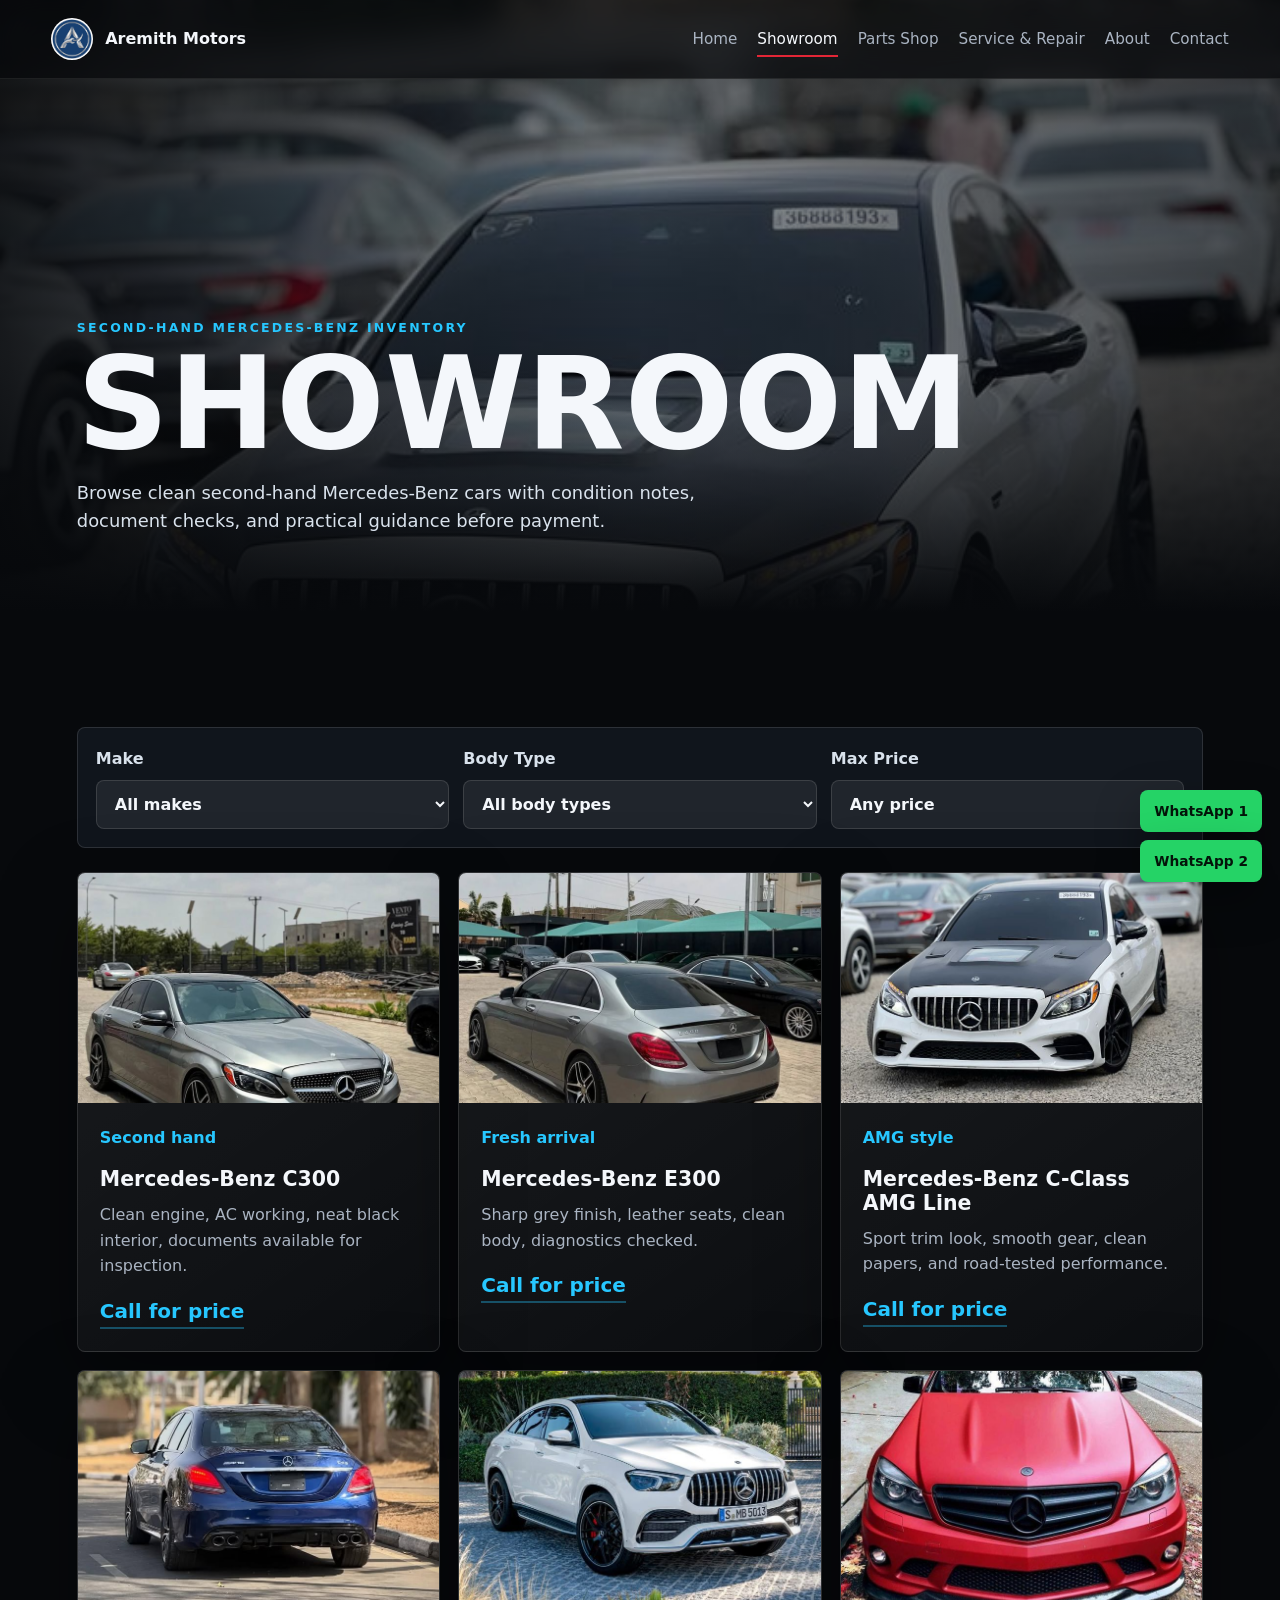
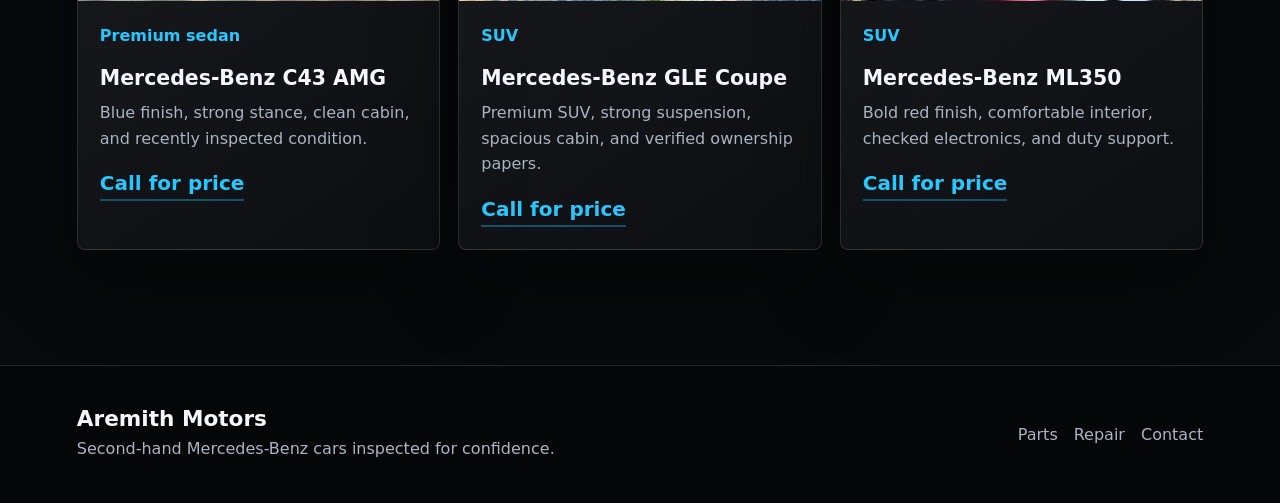
==== showroom.html @ 5fa7317b "configured decap cms for aremithmotors" ====
<!DOCTYPE html>
<html lang="en">
<head>
  <meta charset="UTF-8">
  <meta name="viewport" content="width=device-width, initial-scale=1.0">
  <title>Showroom | Aremith Motors</title>
  <link rel="icon" type="image/png" href="images/favicon.png">
  <link rel="apple-touch-icon" href="images/aremith-logo.png">
  <link rel="stylesheet" href="styles.css">
</head>
<body>
  <header class="site-header">
    <a class="brand" href="index.html"><span class="brand-mark"><img src="images/aremith-logo.png" alt=""></span><span>Aremith Motors</span></a>
    <button class="nav-toggle" type="button" aria-label="Open menu" aria-expanded="false">Menu</button>
    <nav class="site-nav" aria-label="Primary navigation">
      <a href="index.html">Home</a>
      <a href="showroom.html" aria-current="page">Showroom</a>
      <a href="parts.html">Parts Shop</a>
      <a href="service.html">Service & Repair</a>
      <a href="about.html">About</a>
      <a href="contact.html">Contact</a>
    </nav>
  </header>

  <main>
    <section class="page-hero showroom-hero parallax" data-speed="0.22">
      <div class="hero-overlay"></div>
      <div class="hero-content reveal">
        <p class="eyebrow">Second-hand Mercedes-Benz inventory</p>
        <h1>Showroom</h1>
        <p class="hero-copy">Browse clean second-hand Mercedes-Benz cars with condition notes, document checks, and practical guidance before payment.</p>
      </div>
    </section>

    <section class="section-pad inventory-section">
      <div class="filter-panel reveal">
        <label>Make
          <select data-filter="make">
            <option value="all">All makes</option>
            <option value="mercedes">Mercedes-Benz</option>
          </select>
        </label>
        <label>Body Type
          <select data-filter="type">
            <option value="all">All body types</option>
            <option value="suv">SUV</option>
            <option value="sedan">Sedan</option>
          </select>
        </label>
        <label>Max Price
          <select data-filter="price">
            <option value="all">Any price</option>
            <option value="25000000">Under NGN 25M</option>
            <option value="35000000">Under NGN 35M</option>
            <option value="55000000">Under NGN 55M</option>
          </select>
        </label>
      </div>

      <div class="vehicle-grid" data-vehicle-grid>
        <article class="vehicle-card reveal" data-make="mercedes" data-type="sedan" data-price="28500000">
          <img class="crop-sedan-front" src="images/8426b41bbfeabfc52cee474bf597d4f8.jpg" alt="Silver Mercedes-Benz C-Class second-hand car">
          <div><span class="tag">Second hand</span><h2>Mercedes-Benz C300</h2><p>Clean engine, AC working, neat black interior, documents available for inspection.</p><a class="vehicle-price" href="tel:08062161448">Call for price</a></div>
        </article>
        <article class="vehicle-card reveal" data-make="mercedes" data-type="sedan" data-price="33500000">
          <img class="crop-sedan-rear" src="images/709995ad6a7781acd19f8a7ff990004b.jpg" alt="Grey Mercedes-Benz E-Class second-hand sedan">
          <div><span class="tag">Fresh arrival</span><h2>Mercedes-Benz E300</h2><p>Sharp grey finish, leather seats, clean body, diagnostics checked.</p><a class="vehicle-price" href="tel:08062161448">Call for price</a></div>
        </article>
        <article class="vehicle-card reveal" data-make="mercedes" data-type="sedan" data-price="38000000">
          <img class="crop-sedan-low" src="images/70b30702db527db2920804d96387f806.jpg" alt="White Mercedes-Benz AMG sedan second-hand car">
          <div><span class="tag">AMG style</span><h2>Mercedes-Benz C-Class AMG Line</h2><p>Sport trim look, smooth gear, clean papers, and road-tested performance.</p><a class="vehicle-price" href="tel:08062161448">Call for price</a></div>
        </article>
        <article class="vehicle-card reveal" data-make="mercedes" data-type="sedan" data-price="42000000">
          <img class="crop-sedan-low" src="images/9c9a438d05ef48ad2d1efb5d2ad7f495.jpg" alt="Blue Mercedes-Benz AMG second-hand sedan">
          <div><span class="tag">Premium sedan</span><h2>Mercedes-Benz C43 AMG</h2><p>Blue finish, strong stance, clean cabin, and recently inspected condition.</p><a class="vehicle-price" href="tel:08062161448">Call for price</a></div>
        </article>
        <article class="vehicle-card reveal" data-make="mercedes" data-type="suv" data-price="54000000">
          <img class="crop-suv" src="images/22fb7858f90a79c917a4a2efae786ce1.jpg" alt="White Mercedes-Benz GLE second-hand SUV">
          <div><span class="tag">SUV</span><h2>Mercedes-Benz GLE Coupe</h2><p>Premium SUV, strong suspension, spacious cabin, and verified ownership papers.</p><a class="vehicle-price" href="tel:08062161448">Call for price</a></div>
        </article>
        <article class="vehicle-card reveal" data-make="mercedes" data-type="suv" data-price="33500000">
          <img class="crop-suv" src="images/3493c71203bff244179e79666c9cc63c.jpg" alt="Red Mercedes-Benz second-hand SUV">
          <div><span class="tag">SUV</span><h2>Mercedes-Benz ML350</h2><p>Bold red finish, comfortable interior, checked electronics, and duty support.</p><a class="vehicle-price" href="tel:08062161448">Call for price</a></div>
        </article>
      </div>
      <p class="empty-state" data-empty-state>No vehicles match those filters. Adjust the selection and try again.</p>
    </section>
  </main>

  <footer class="site-footer">
    <div><h2>Aremith Motors</h2><p>Second-hand Mercedes-Benz cars inspected for confidence.</p></div>
    <div class="footer-links"><a href="parts.html">Parts</a><a href="service.html">Repair</a><a href="contact.html">Contact</a></div>
  </footer>
  <div class="whatsapp-float" aria-label="WhatsApp contact links">
    <a href="https://wa.me/2348062161448?text=Hello%20Aremith%20Motors%2C%20I%20want%20to%20make%20an%20enquiry" target="_blank" rel="noopener">WhatsApp 1</a>
    <a href="https://wa.me/2348118431718?text=Hello%20Aremith%20Motors%2C%20I%20want%20to%20make%20an%20enquiry" target="_blank" rel="noopener">WhatsApp 2</a>
  </div>
  <script src="main.js"></script>
</body>
</html>
---- styles.css ----
:root {
  --bg: #07090c;
  --panel: #10151c;
  --panel-2: #151b24;
  --text: #f4f7fb;
  --muted: #aab4c2;
  --line: rgba(255, 255, 255, 0.12);
  --red: #e32636;
  --blue: #27c7ff;
  --silver: #d9e2ec;
  --shadow: 0 28px 80px rgba(0, 0, 0, 0.35);
  --radius: 8px;
}

* {
  box-sizing: border-box;
}

html {
  scroll-behavior: smooth;
}

body {
  margin: 0;
  background: var(--bg);
  color: var(--text);
  font-family: Inter, ui-sans-serif, system-ui, -apple-system, BlinkMacSystemFont, "Segoe UI", sans-serif;
  line-height: 1.6;
  overflow-x: hidden;
}

body.nav-open {
  overflow: hidden;
}

img {
  display: block;
  width: 100%;
}

a {
  color: inherit;
  text-decoration: none;
}

button,
input,
select,
textarea {
  font: inherit;
}

.site-header {
  position: fixed;
  top: 0;
  left: 0;
  right: 0;
  z-index: 20;
  display: flex;
  align-items: center;
  justify-content: space-between;
  gap: 24px;
  padding: 18px clamp(18px, 4vw, 58px);
  border-bottom: 1px solid rgba(255, 255, 255, 0.08);
  background: rgba(7, 9, 12, 0.72);
  backdrop-filter: blur(18px);
  transition: padding 220ms ease, background 220ms ease;
}

.site-header.scrolled {
  padding-block: 12px;
  background: rgba(7, 9, 12, 0.94);
}

.brand {
  display: inline-flex;
  align-items: center;
  gap: 12px;
  font-weight: 800;
  letter-spacing: 0;
  white-space: nowrap;
}

.brand-mark {
  display: grid;
  width: 42px;
  height: 42px;
  place-items: center;
  overflow: hidden;
  border: 1px solid rgba(255, 255, 255, 0.2);
  background: white;
  border-radius: 50%;
  flex: 0 0 auto;
}

.brand-mark img {
  width: 100%;
  height: 100%;
  object-fit: cover;
}

.site-nav {
  display: flex;
  align-items: center;
  gap: 20px;
  color: var(--muted);
  font-size: 0.95rem;
}

.site-nav a {
  position: relative;
  padding-block: 6px;
}

.site-nav a::after {
  position: absolute;
  left: 0;
  bottom: 0;
  width: 100%;
  height: 2px;
  content: "";
  background: var(--red);
  transform: scaleX(0);
  transform-origin: right;
  transition: transform 180ms ease;
}

.site-nav a:hover,
.site-nav a[aria-current="page"] {
  color: var(--text);
}

.site-nav a:hover::after,
.site-nav a[aria-current="page"]::after {
  transform: scaleX(1);
  transform-origin: left;
}

.nav-toggle {
  display: none;
  border: 1px solid var(--line);
  color: var(--text);
  background: rgba(255, 255, 255, 0.08);
  border-radius: var(--radius);
  padding: 9px 12px;
}

.hero,
.page-hero {
  position: relative;
  display: grid;
  min-height: 100vh;
  align-items: end;
  overflow: hidden;
  padding: 140px clamp(20px, 6vw, 84px) 58px;
  background-position: center;
  background-size: cover;
}

.page-hero {
  min-height: 68vh;
}

.home-hero {
  --bg-x: 70%;
  background-image: url("images/22fb7858f90a79c917a4a2efae786ce1.jpg");
  background-position: 70% center;
}

.showroom-hero {
  --bg-x: 68%;
  background-image: url("images/70b30702db527db2920804d96387f806.jpg");
  background-position: 68% center;
}

.parts-hero {
  --bg-x: 50%;
  background-image: url("images/33976848b682f044ff021c897b3f61ff.jpg");
  background-position: 50% center;
}

.service-hero {
  --bg-x: 50%;
  background-image: url("images/cd3b3a4246cdc7336f5d79a8961e02f3.jpg");
  background-position: 50% center;
}

.about-hero {
  --bg-x: 63%;
  background-image: url("images/709995ad6a7781acd19f8a7ff990004b.jpg");
  background-position: 63% center;
}

.contact-hero {
  --bg-x: 65%;
  background-image: url("images/9c9a438d05ef48ad2d1efb5d2ad7f495.jpg");
  background-position: 65% center;
}

.hero-overlay {
  position: absolute;
  inset: 0;
  background:
    linear-gradient(90deg, rgba(7, 9, 12, 0.92), rgba(7, 9, 12, 0.45), rgba(7, 9, 12, 0.72)),
    linear-gradient(0deg, var(--bg), transparent 42%);
}

.hero-content {
  position: relative;
  z-index: 1;
  max-width: 760px;
}

.eyebrow {
  margin: 0 0 10px;
  color: var(--blue);
  font-size: 0.78rem;
  font-weight: 800;
  letter-spacing: 0.18em;
  text-transform: uppercase;
}

h1,
h2,
h3,
p {
  margin-top: 0;
}

h1 {
  margin-bottom: 18px;
  font-size: clamp(3.5rem, 10vw, 8.5rem);
  line-height: 0.88;
  letter-spacing: 0;
  text-transform: uppercase;
}

h2 {
  font-size: clamp(2rem, 4.4vw, 4.2rem);
  line-height: 1;
  letter-spacing: 0;
}

h3 {
  font-size: 1.18rem;
}

.hero-copy {
  max-width: 640px;
  color: var(--silver);
  font-size: clamp(1rem, 1.4vw, 1.2rem);
}

.hero-actions,
.carousel-controls {
  display: flex;
  flex-wrap: wrap;
  gap: 12px;
}

.btn {
  display: inline-flex;
  min-height: 46px;
  align-items: center;
  justify-content: center;
  border: 1px solid transparent;
  border-radius: var(--radius);
  padding: 12px 18px;
  font-weight: 800;
  transition: transform 180ms ease, border-color 180ms ease, background 180ms ease;
}

.btn:hover,
.feature-card:hover,
.vehicle-card:hover,
.part-category:hover,
.price-card:hover {
  transform: translateY(-3px);
}

.btn.primary {
  background: var(--red);
  color: white;
  box-shadow: 0 14px 34px rgba(227, 38, 54, 0.28);
}

.btn.ghost {
  border-color: rgba(255, 255, 255, 0.28);
  background: rgba(255, 255, 255, 0.08);
}

.hero-stats {
  position: relative;
  z-index: 1;
  display: grid;
  grid-template-columns: repeat(3, minmax(0, 1fr));
  gap: 1px;
  max-width: 820px;
  margin-top: 58px;
  border: 1px solid var(--line);
  background: rgba(255, 255, 255, 0.08);
  backdrop-filter: blur(16px);
}

.hero-stats span {
  padding: 18px;
  color: var(--muted);
}

.hero-stats strong {
  display: block;
  color: var(--text);
  font-size: 1.65rem;
}

.section-pad {
  padding: clamp(72px, 9vw, 120px) clamp(20px, 6vw, 84px);
}

.section-heading,
.carousel-head {
  display: flex;
  align-items: end;
  justify-content: space-between;
  gap: 24px;
  margin-bottom: 34px;
}

.section-heading {
  display: block;
  max-width: 820px;
}

.feature-grid,
.vehicle-grid,
.shop-grid,
.pricing-grid {
  display: grid;
  grid-template-columns: repeat(3, minmax(0, 1fr));
  gap: 18px;
}

.feature-grid.dense {
  grid-template-columns: repeat(4, minmax(0, 1fr));
}

.feature-card,
.vehicle-card,
.part-category,
.price-card,
.contact-card,
.review-card,
.form-panel,
.review-form,
.values-stack article {
  border: 1px solid var(--line);
  background: linear-gradient(145deg, rgba(255, 255, 255, 0.08), rgba(255, 255, 255, 0.025));
  border-radius: var(--radius);
  box-shadow: var(--shadow);
}

.feature-card {
  min-height: 260px;
  padding: 26px;
  transition: transform 180ms ease, border-color 180ms ease;
}

.feature-card h3,
.vehicle-card h2,
.part-category h2,
.price-card h2,
.values-stack h3,
.contact-card h2,
.contact-card h3 {
  margin-bottom: 10px;
  font-size: clamp(1.05rem, 1.6vw, 1.35rem);
  line-height: 1.16;
  text-transform: none;
}

.part-category h2,
.vehicle-card h2 {
  overflow-wrap: anywhere;
}

.feature-card:hover {
  border-color: rgba(39, 199, 255, 0.48);
}

.icon,
.tag {
  display: inline-flex;
  align-items: center;
  justify-content: center;
  margin-bottom: 18px;
  color: var(--blue);
  font-weight: 900;
}

.icon {
  width: 46px;
  height: 46px;
  border: 1px solid rgba(39, 199, 255, 0.45);
  border-radius: 50%;
}

.feature-card p,
.part-category p,
.vehicle-card p,
.price-card p,
.story-copy p,
.contact-card p,
.review-card p,
.values-stack p {
  color: var(--muted);
}

.split-band,
.story-section,
.contact-layout,
.booking-wrap {
  display: grid;
  grid-template-columns: 1fr 1fr;
  gap: clamp(24px, 5vw, 64px);
  align-items: center;
}

.split-band {
  padding: clamp(72px, 9vw, 120px) clamp(20px, 6vw, 84px);
  background: var(--panel);
}

.split-image {
  --bg-x: 58%;
  min-height: 520px;
  border-radius: var(--radius);
  background-image: url("images/78d6337e3934297d4464340435a1ac88.jpg");
  background-position: 58% center;
  background-size: cover;
  box-shadow: var(--shadow);
}

.split-content {
  max-width: 620px;
}

.text-link {
  display: inline-flex;
  align-items: center;
  color: var(--blue);
  font-weight: 800;
}

.text-link::after {
  content: "→";
  margin-left: 8px;
}

.circle-btn {
  width: 46px;
  height: 46px;
  border: 1px solid var(--line);
  border-radius: 50%;
  background: rgba(255, 255, 255, 0.07);
  color: var(--text);
  font-size: 1.8rem;
  line-height: 1;
  cursor: pointer;
}

.carousel {
  position: relative;
  min-height: 520px;
  overflow: hidden;
  border-radius: var(--radius);
  background: var(--panel);
}

.vehicle-slide {
  position: absolute;
  inset: 0;
  display: grid;
  grid-template-columns: minmax(0, 1fr) minmax(360px, 0.82fr);
  gap: 0;
  border: 1px solid var(--line);
  background: var(--panel);
  opacity: 0;
  transform: translateX(30px);
  transition: opacity 420ms ease, transform 420ms ease;
  pointer-events: none;
}

.vehicle-slide.is-active {
  opacity: 1;
  transform: translateX(0);
  pointer-events: auto;
}

.vehicle-slide img {
  height: 100%;
  min-height: 0;
  object-fit: cover;
  object-position: center center;
}

.crop-sedan-front {
  object-position: center 56%;
}

.crop-sedan-low {
  object-position: center 88%;
}

.crop-sedan-rear {
  object-position: center 70%;
}

.crop-suv {
  object-position: center 64%;
}

.crop-parts {
  object-position: center 48%;
}

.crop-interior {
  object-position: center 56%;
}

.crop-exterior {
  object-position: center 64%;
}

.vehicle-slide div {
  display: flex;
  min-width: 0;
  min-height: 100%;
  flex-direction: column;
  justify-content: center;
  padding: clamp(24px, 4vw, 54px);
}

.price {
  color: var(--text);
  font-size: 1.5rem;
  font-weight: 900;
}

.cta-band {
  --bg-x: 64%;
  position: relative;
  min-height: 420px;
  display: grid;
  place-items: center;
  padding: clamp(64px, 8vw, 110px) clamp(20px, 6vw, 84px);
  overflow: hidden;
  text-align: center;
  background-image:
    linear-gradient(rgba(7, 9, 12, 0.72), rgba(7, 9, 12, 0.88)),
    url("images/ab49b9f685aac24da1c347c0605997fe.jpg");
  background-position: center;
  background-size: cover;
}

.cta-band.compact {
  min-height: 360px;
}

.cta-band div {
  max-width: 880px;
}

.filter-panel {
  display: grid;
  grid-template-columns: repeat(3, minmax(0, 1fr));
  gap: 14px;
  margin-bottom: 24px;
  padding: 18px;
  border: 1px solid var(--line);
  background: var(--panel);
  border-radius: var(--radius);
}

label {
  display: grid;
  gap: 8px;
  color: var(--silver);
  font-weight: 700;
}

input,
select,
textarea {
  width: 100%;
  border: 1px solid var(--line);
  border-radius: var(--radius);
  padding: 13px 14px;
  background: rgba(255, 255, 255, 0.07);
  color: var(--text);
  outline: none;
}

select option {
  color: #111;
}

input:focus,
select:focus,
textarea:focus {
  border-color: var(--blue);
}

.vehicle-grid {
  grid-template-columns: repeat(3, minmax(0, 1fr));
}

.vehicle-card,
.part-category,
.price-card {
  overflow: hidden;
  transition: transform 180ms ease, border-color 180ms ease;
}

.vehicle-card img,
.part-category img {
  height: 230px;
  object-fit: cover;
}

.vehicle-card div,
.part-category,
.price-card {
  padding: 22px;
}

.vehicle-card strong,
.vehicle-price,
.call-link,
.price-card strong {
  color: var(--blue);
  font-size: 1.25rem;
  font-weight: 900;
}

.vehicle-price,
.call-link {
  display: inline-flex;
  width: fit-content;
  align-items: center;
  border-bottom: 2px solid rgba(39, 199, 255, 0.35);
}

.empty-state {
  display: none;
  padding: 24px;
  color: var(--muted);
  border: 1px solid var(--line);
  border-radius: var(--radius);
  text-align: center;
}

.empty-state.show {
  display: block;
}

.shop-grid {
  grid-template-columns: repeat(4, minmax(0, 1fr));
}

.muted {
  background: var(--panel);
}

.price-card ul {
  padding-left: 20px;
  color: var(--muted);
}

.price-card.featured {
  border-color: rgba(227, 38, 54, 0.65);
  background: linear-gradient(145deg, rgba(227, 38, 54, 0.18), rgba(255, 255, 255, 0.05));
}

.form-panel {
  display: grid;
  grid-template-columns: repeat(2, minmax(0, 1fr));
  gap: 16px;
  padding: clamp(20px, 3vw, 32px);
}

.form-panel .full,
.form-panel button,
.form-status {
  grid-column: 1 / -1;
}

.form-status {
  min-height: 24px;
  margin: 0;
  color: var(--blue);
  font-weight: 800;
}

.values-stack {
  display: grid;
  gap: 16px;
}

.values-stack article {
  padding: 22px;
}

.values-stack span {
  color: var(--red);
  font-weight: 900;
}

.contact-card {
  padding: 24px;
}

.map-frame {
  overflow: hidden;
  min-height: 300px;
  margin-bottom: 24px;
  border: 1px solid var(--line);
  border-radius: var(--radius);
  background: var(--panel-2);
}

.map-frame iframe {
  width: 100%;
  height: 300px;
  border: 0;
}

.quick-contact {
  display: grid;
  grid-template-columns: 1fr;
  gap: 10px;
  margin: 18px 0;
}

.reviews-section {
  background: #080b10;
}

.reviews-grid {
  display: grid;
  grid-template-columns: repeat(3, minmax(0, 1fr));
  gap: 18px;
  margin-bottom: 24px;
}

.review-card {
  padding: 22px;
}

.stars {
  display: block;
  margin-bottom: 14px;
  color: #ffd166;
  letter-spacing: 0.08em;
}

.review-card strong {
  color: var(--text);
}

.review-form {
  display: grid;
  grid-template-columns: 1fr 220px;
  gap: 16px;
  padding: clamp(18px, 3vw, 28px);
}

.review-form .full,
.review-form button,
.review-form .form-status {
  grid-column: 1 / -1;
}

.whatsapp-float {
  position: fixed;
  right: 18px;
  bottom: 18px;
  z-index: 30;
  display: grid;
  gap: 8px;
}

.whatsapp-float a {
  display: inline-flex;
  min-height: 42px;
  align-items: center;
  justify-content: center;
  border-radius: var(--radius);
  padding: 10px 14px;
  background: #25d366;
  color: #04140a;
  font-size: 0.86rem;
  font-weight: 900;
  box-shadow: 0 18px 44px rgba(0, 0, 0, 0.34);
}

.site-footer {
  display: flex;
  align-items: center;
  justify-content: space-between;
  gap: 24px;
  padding: 42px clamp(20px, 6vw, 84px);
  border-top: 1px solid var(--line);
  background: #050608;
}

.site-footer h2 {
  margin-bottom: 6px;
  font-size: 1.35rem;
}

.site-footer p {
  margin: 0;
  color: var(--muted);
}

.footer-links {
  display: flex;
  flex-wrap: wrap;
  gap: 16px;
  color: var(--muted);
}

.reveal {
  opacity: 0;
  transform: translateY(28px);
  transition: opacity 700ms ease, transform 700ms ease;
}

.reveal.visible {
  opacity: 1;
  transform: translateY(0);
}

@media (max-width: 1060px) {
  .feature-grid,
  .feature-grid.dense,
  .vehicle-grid,
  .shop-grid,
  .reviews-grid,
  .pricing-grid {
    grid-template-columns: repeat(2, minmax(0, 1fr));
  }

  .vehicle-slide {
    grid-template-columns: 1fr;
    grid-template-rows: 300px minmax(0, 1fr);
  }

  .vehicle-slide img {
    height: 300px;
  }

  .carousel {
    min-height: 650px;
  }

  .vehicle-slide div {
    justify-content: flex-start;
    min-height: 0;
  }
}

@media (max-width: 820px) {
  .site-header {
    gap: 12px;
    padding: 10px 12px;
  }

  .brand {
    max-width: calc(100vw - 96px);
    gap: 8px;
    font-size: 0.78rem;
  }

  .brand-mark {
    width: 30px;
    height: 30px;
    flex: 0 0 auto;
  }

  .nav-toggle {
    padding: 7px 10px;
    font-size: 0.72rem;
    font-weight: 800;
  }

  .nav-toggle {
    display: inline-flex;
  }

  .site-nav {
    position: fixed;
    inset: 58px 12px auto 12px;
    display: grid;
    gap: 0;
    padding: 12px;
    border: 1px solid var(--line);
    background: rgba(7, 9, 12, 0.98);
    border-radius: var(--radius);
    box-shadow: var(--shadow);
    transform: translateY(-16px);
    opacity: 0;
    pointer-events: none;
    transition: opacity 180ms ease, transform 180ms ease;
  }

  .site-nav.open {
    opacity: 1;
    transform: translateY(0);
    pointer-events: auto;
  }

  .site-nav a {
    padding: 12px;
  }

  h1 {
    font-size: clamp(2.65rem, 14vw, 4.25rem);
    line-height: 0.94;
  }

  h2 {
    font-size: clamp(1.8rem, 8vw, 3rem);
  }

  .eyebrow {
    font-size: 0.68rem;
    letter-spacing: 0.13em;
  }

  .hero,
  .page-hero {
    min-height: auto;
    padding-top: 92px;
    padding-bottom: 42px;
  }

  .hero {
    min-height: 92vh;
  }

  .home-hero,
  .showroom-hero,
  .about-hero,
  .contact-hero {
    --bg-x: center;
    background-position-x: center;
  }

  .hero-stats,
  .filter-panel,
  .split-band,
  .story-section,
  .contact-layout,
  .booking-wrap,
  .form-panel,
  .review-form {
    grid-template-columns: 1fr;
  }

  .section-heading,
  .carousel-head,
  .site-footer {
    align-items: flex-start;
    flex-direction: column;
  }

  .split-image {
    min-height: 340px;
  }

  .section-pad,
  .split-band {
    padding: 56px 18px;
  }

  .carousel-controls {
    width: 100%;
  }

  .circle-btn {
    width: 44px;
    height: 44px;
  }
}

@media (max-width: 620px) {
  body {
    font-size: 0.95rem;
  }

  .site-header.scrolled {
    padding-block: 8px;
  }

  .page-hero {
    min-height: 58vh;
  }

  .hero {
    min-height: 88vh;
  }

  .hero-content {
    max-width: 100%;
  }

  .hero-copy {
    font-size: 0.95rem;
    line-height: 1.55;
  }

  .hero-stats {
    margin-top: 34px;
  }

  .hero-stats span {
    padding: 14px;
  }

  .hero-stats strong {
    font-size: 1.2rem;
  }

  .feature-grid,
  .feature-grid.dense,
  .vehicle-grid,
  .shop-grid,
  .reviews-grid,
  .pricing-grid {
    grid-template-columns: 1fr;
  }

  .hero-actions,
  .btn {
    width: 100%;
  }

  .carousel {
    min-height: 610px;
    overflow: hidden;
  }

  .vehicle-slide {
    grid-template-rows: 260px minmax(0, 1fr);
  }

  .vehicle-slide img {
    height: 260px;
  }

  .vehicle-slide div {
    padding: 22px;
  }

  .vehicle-slide h3 {
    margin-bottom: 8px;
    font-size: 1.05rem;
  }

  .vehicle-slide p {
    margin-bottom: 10px;
  }

  .price {
    font-size: 1.2rem;
  }

  .vehicle-card img,
  .part-category img {
    height: 240px;
  }

  .feature-card,
  .vehicle-card div,
  .part-category,
  .price-card,
  .contact-card,
  .values-stack article {
    padding: 18px;
  }

  .feature-card h3,
  .vehicle-card h2,
  .part-category h2,
  .price-card h2,
  .contact-card h2 {
    font-size: 1.15rem;
    line-height: 1.18;
  }

  .tag,
  .icon {
    margin-bottom: 12px;
  }

  .filter-panel,
  .form-panel,
  .review-form {
    padding: 14px;
  }

  .map-frame,
  .map-frame iframe {
    min-height: 250px;
    height: 250px;
  }

  .whatsapp-float {
    right: 12px;
    bottom: 12px;
    left: 12px;
    grid-template-columns: repeat(2, minmax(0, 1fr));
  }

  .whatsapp-float a {
    min-height: 40px;
    padding: 9px 10px;
    font-size: 0.72rem;
  }

  .crop-sedan-front,
  .crop-sedan-low,
  .crop-sedan-rear,
  .crop-suv,
  .crop-exterior {
    object-position: center 76%;
  }

  .crop-interior,
  .crop-parts {
    object-position: center 52%;
  }
}
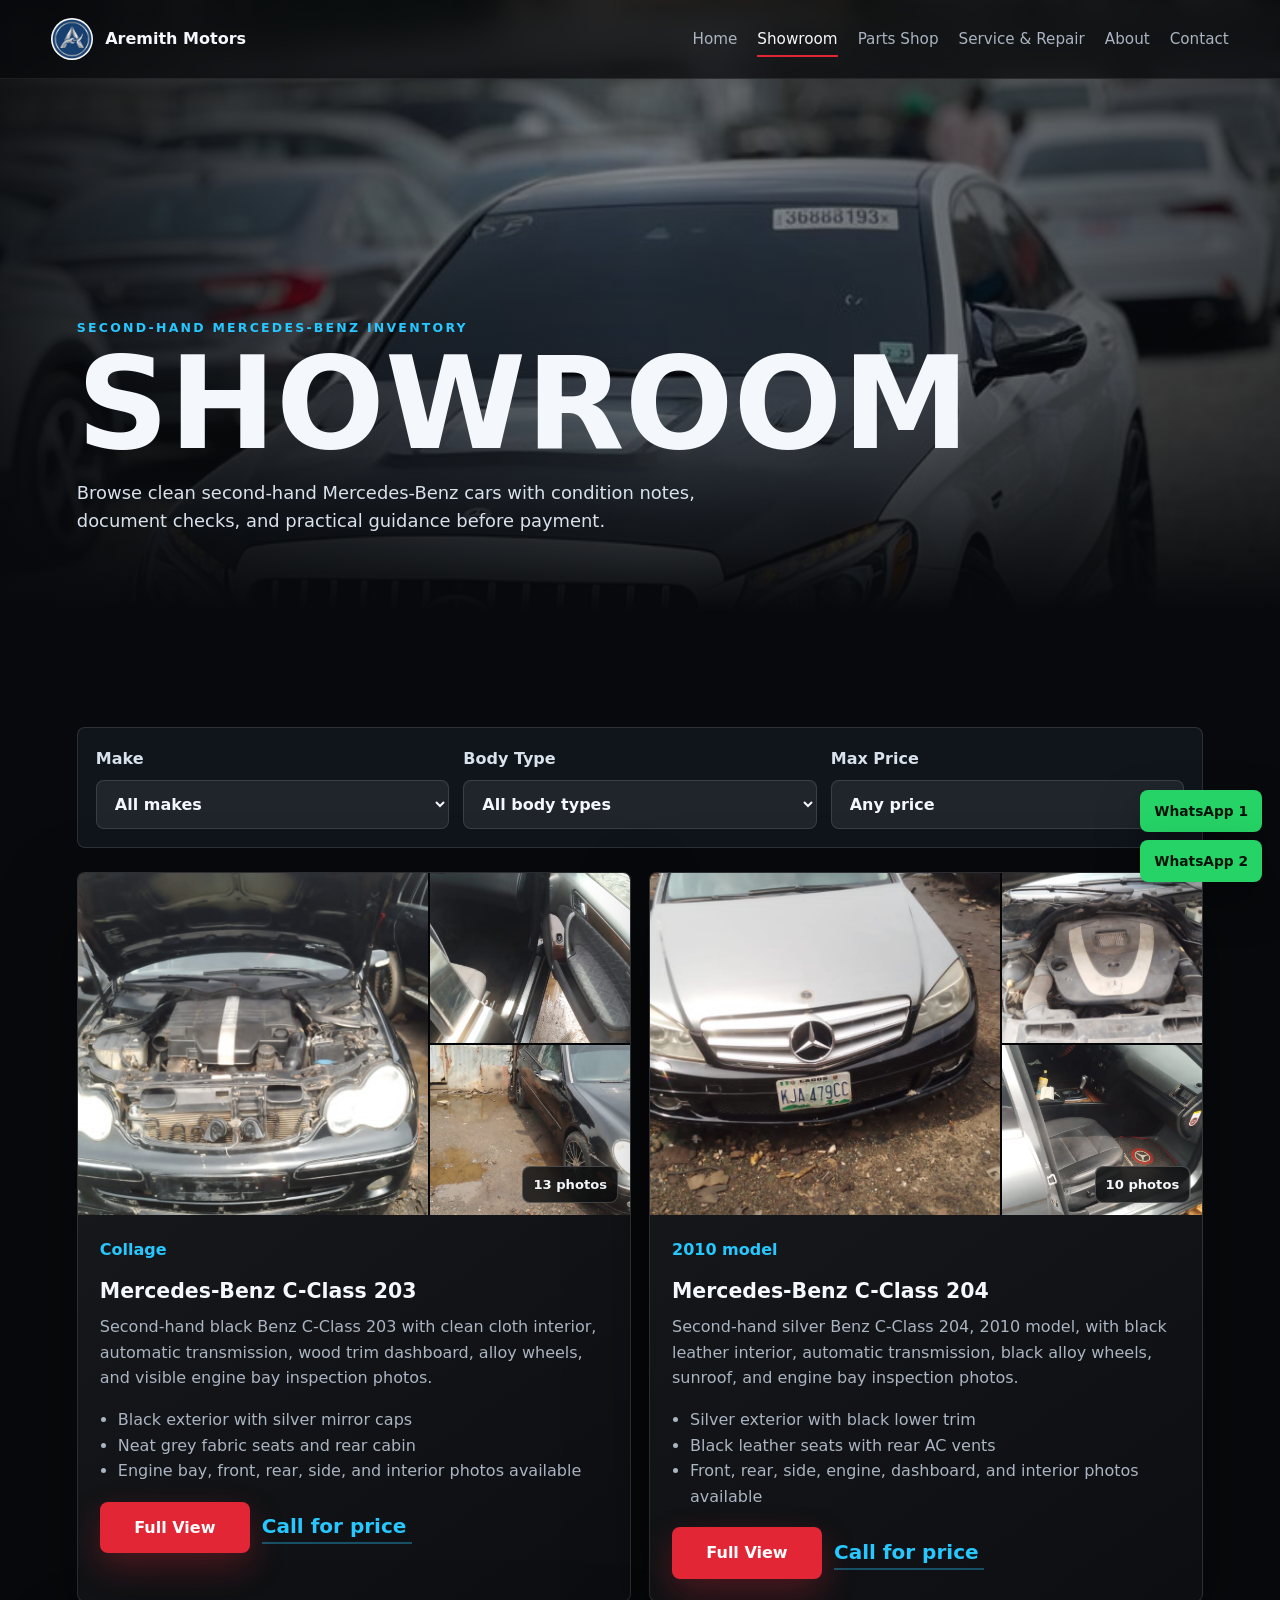
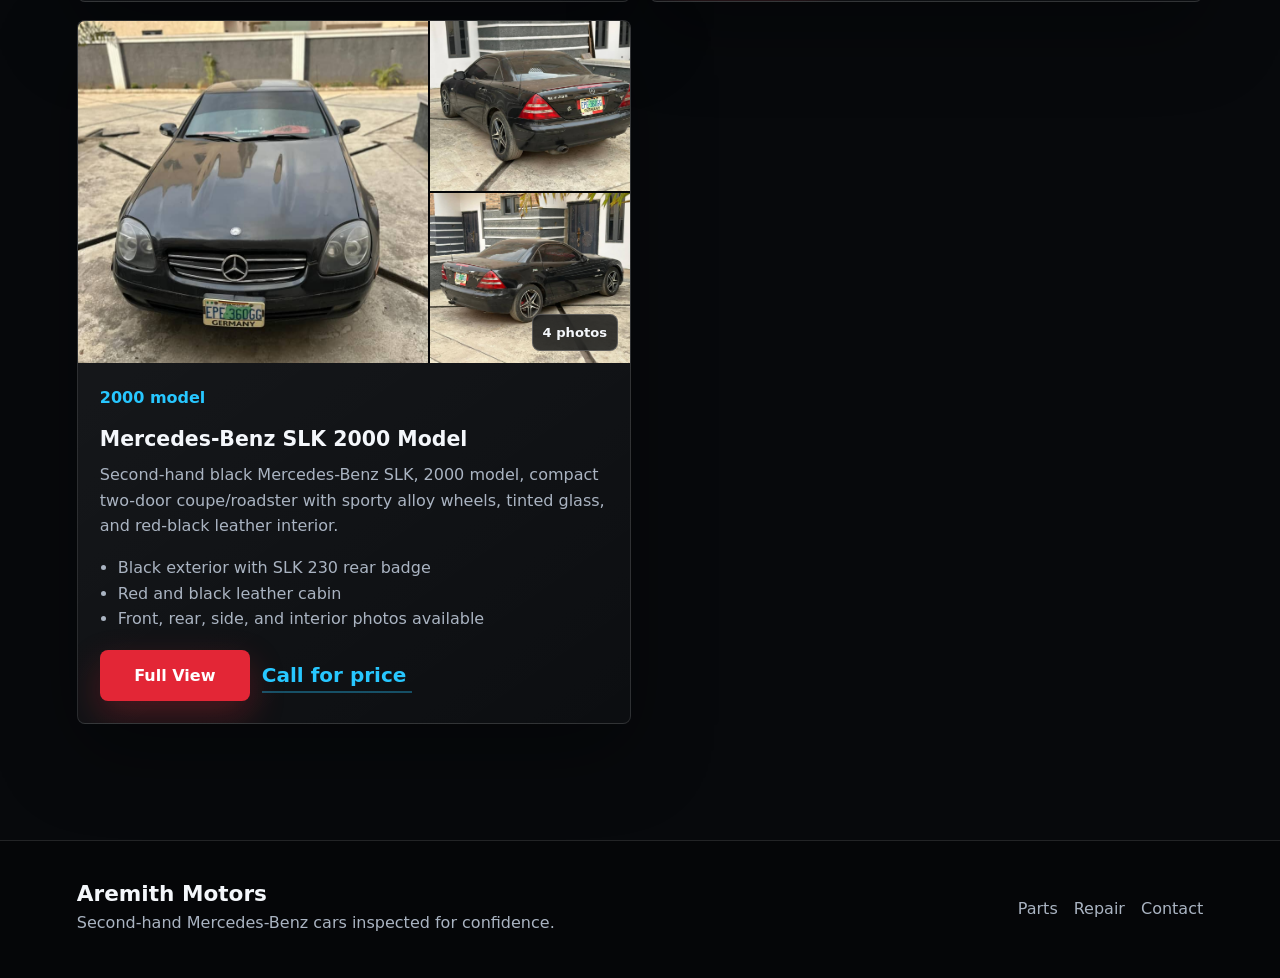
==== commit 5072a41c: "added images" ====
--- a/showroom.html
+++ b/showroom.html
@@ -43,8 +43,8 @@
         <label>Body Type
           <select data-filter="type">
             <option value="all">All body types</option>
-            <option value="suv">SUV</option>
             <option value="sedan">Sedan</option>
+            <option value="coupe">Coupe</option>
           </select>
         </label>
         <label>Max Price
@@ -58,32 +58,171 @@
       </div>
 
       <div class="vehicle-grid" data-vehicle-grid>
-        <article class="vehicle-card reveal" data-make="mercedes" data-type="sedan" data-price="28500000">
-          <img class="crop-sedan-front" src="images/8426b41bbfeabfc52cee474bf597d4f8.jpg" alt="Silver Mercedes-Benz C-Class second-hand car">
-          <div><span class="tag">Second hand</span><h2>Mercedes-Benz C300</h2><p>Clean engine, AC working, neat black interior, documents available for inspection.</p><a class="vehicle-price" href="tel:08062161448">Call for price</a></div>
+        <article class="vehicle-card vehicle-card-featured reveal" data-gallery-card="c-class-203" data-make="mercedes" data-type="sedan" data-price="0" role="button" tabindex="0" aria-label="Open full review for Mercedes-Benz C-Class 203">
+          <div class="listing-collage">
+            <img src="images/1001050404.jpg" alt="Black Mercedes-Benz C-Class 203 front view">
+            <img src="images/1001050397.jpg" alt="Mercedes-Benz C-Class 203 engine bay">
+            <img src="images/1001050403.jpg" alt="Mercedes-Benz C-Class 203 interior dashboard">
+            <span>13 photos</span>
+          </div>
+          <div>
+            <span class="tag">Collage</span>
+            <h2>Mercedes-Benz C-Class 203</h2>
+            <p>Second-hand black Benz C-Class 203 with clean cloth interior, automatic transmission, wood trim dashboard, alloy wheels, and visible engine bay inspection photos.</p>
+            <ul class="listing-points">
+              <li>Black exterior with silver mirror caps</li>
+              <li>Neat grey fabric seats and rear cabin</li>
+              <li>Engine bay, front, rear, side, and interior photos available</li>
+            </ul>
+            <div class="listing-actions">
+              <button class="btn primary" type="button" data-gallery-open="c-class-203">Full View</button>
+              <a class="vehicle-price" href="tel:08062161448">Call for price</a>
+            </div>
+          </div>
         </article>
-        <article class="vehicle-card reveal" data-make="mercedes" data-type="sedan" data-price="33500000">
-          <img class="crop-sedan-rear" src="images/709995ad6a7781acd19f8a7ff990004b.jpg" alt="Grey Mercedes-Benz E-Class second-hand sedan">
-          <div><span class="tag">Fresh arrival</span><h2>Mercedes-Benz E300</h2><p>Sharp grey finish, leather seats, clean body, diagnostics checked.</p><a class="vehicle-price" href="tel:08062161448">Call for price</a></div>
+        <article class="vehicle-card vehicle-card-featured reveal" data-gallery-card="c-class-204" data-make="mercedes" data-type="sedan" data-price="0" role="button" tabindex="0" aria-label="Open full review for Mercedes-Benz C-Class 204 2010 model">
+          <div class="listing-collage">
+            <img src="images/1001052263.jpg" alt="Silver Mercedes-Benz C-Class 204 2010 front view">
+            <img src="images/1001052272.jpg" alt="Mercedes-Benz C-Class 204 2010 engine bay">
+            <img src="images/1001052279.jpg" alt="Mercedes-Benz C-Class 204 2010 front interior">
+            <span>10 photos</span>
+          </div>
+          <div>
+            <span class="tag">2010 model</span>
+            <h2>Mercedes-Benz C-Class 204</h2>
+            <p>Second-hand silver Benz C-Class 204, 2010 model, with black leather interior, automatic transmission, black alloy wheels, sunroof, and engine bay inspection photos.</p>
+            <ul class="listing-points">
+              <li>Silver exterior with black lower trim</li>
+              <li>Black leather seats with rear AC vents</li>
+              <li>Front, rear, side, engine, dashboard, and interior photos available</li>
+            </ul>
+            <div class="listing-actions">
+              <button class="btn primary" type="button" data-gallery-open="c-class-204">Full View</button>
+              <a class="vehicle-price" href="tel:08062161448">Call for price</a>
+            </div>
+          </div>
         </article>
-        <article class="vehicle-card reveal" data-make="mercedes" data-type="sedan" data-price="38000000">
-          <img class="crop-sedan-low" src="images/70b30702db527db2920804d96387f806.jpg" alt="White Mercedes-Benz AMG sedan second-hand car">
-          <div><span class="tag">AMG style</span><h2>Mercedes-Benz C-Class AMG Line</h2><p>Sport trim look, smooth gear, clean papers, and road-tested performance.</p><a class="vehicle-price" href="tel:08062161448">Call for price</a></div>
-        </article>
-        <article class="vehicle-card reveal" data-make="mercedes" data-type="sedan" data-price="42000000">
-          <img class="crop-sedan-low" src="images/9c9a438d05ef48ad2d1efb5d2ad7f495.jpg" alt="Blue Mercedes-Benz AMG second-hand sedan">
-          <div><span class="tag">Premium sedan</span><h2>Mercedes-Benz C43 AMG</h2><p>Blue finish, strong stance, clean cabin, and recently inspected condition.</p><a class="vehicle-price" href="tel:08062161448">Call for price</a></div>
-        </article>
-        <article class="vehicle-card reveal" data-make="mercedes" data-type="suv" data-price="54000000">
-          <img class="crop-suv" src="images/22fb7858f90a79c917a4a2efae786ce1.jpg" alt="White Mercedes-Benz GLE second-hand SUV">
-          <div><span class="tag">SUV</span><h2>Mercedes-Benz GLE Coupe</h2><p>Premium SUV, strong suspension, spacious cabin, and verified ownership papers.</p><a class="vehicle-price" href="tel:08062161448">Call for price</a></div>
-        </article>
-        <article class="vehicle-card reveal" data-make="mercedes" data-type="suv" data-price="33500000">
-          <img class="crop-suv" src="images/3493c71203bff244179e79666c9cc63c.jpg" alt="Red Mercedes-Benz second-hand SUV">
-          <div><span class="tag">SUV</span><h2>Mercedes-Benz ML350</h2><p>Bold red finish, comfortable interior, checked electronics, and duty support.</p><a class="vehicle-price" href="tel:08062161448">Call for price</a></div>
+        <article class="vehicle-card vehicle-card-featured reveal" data-gallery-card="slk-2000" data-make="mercedes" data-type="coupe" data-price="0" role="button" tabindex="0" aria-label="Open full review for Mercedes-Benz SLK 2000 model">
+          <div class="listing-collage">
+            <img src="images/1001052451.jpg" alt="Black Mercedes-Benz SLK 2000 model front view">
+            <img src="images/1001052448.jpg" alt="Mercedes-Benz SLK 230 rear view">
+            <img src="images/1001052454.jpg" alt="Mercedes-Benz SLK red and black interior">
+            <span>4 photos</span>
+          </div>
+          <div>
+            <span class="tag">2000 model</span>
+            <h2>Mercedes-Benz SLK 2000 Model</h2>
+            <p>Second-hand black Mercedes-Benz SLK, 2000 model, compact two-door coupe/roadster with sporty alloy wheels, tinted glass, and red-black leather interior.</p>
+            <ul class="listing-points">
+              <li>Black exterior with SLK 230 rear badge</li>
+              <li>Red and black leather cabin</li>
+              <li>Front, rear, side, and interior photos available</li>
+            </ul>
+            <div class="listing-actions">
+              <button class="btn primary" type="button" data-gallery-open="slk-2000">Full View</button>
+              <a class="vehicle-price" href="tel:08062161448">Call for price</a>
+            </div>
+          </div>
         </article>
       </div>
       <p class="empty-state" data-empty-state>No vehicles match those filters. Adjust the selection and try again.</p>
+    </section>
+
+    <section class="vehicle-detail-modal" data-gallery-modal="c-class-203" aria-hidden="true">
+      <div class="modal-backdrop" data-gallery-close></div>
+      <article class="vehicle-detail-panel" role="dialog" aria-modal="true" aria-labelledby="c-class-203-title">
+        <button class="modal-close" type="button" data-gallery-close aria-label="Close full view">Close</button>
+        <div class="detail-copy">
+          <p class="eyebrow">Full view listing</p>
+          <h2 id="c-class-203-title">Mercedes-Benz C-Class 203</h2>
+          <p>This is a second-hand black Mercedes-Benz C-Class 203 shown as one collage-style listing. The listing shows the actual car from multiple angles: engine bay, front grille, side profile, rear view, alloy wheels, driver area, dashboard, rear seats, and door trims.</p>
+          <p>The car presents as a usable Benz sedan option for buyers who want a compact Mercedes with an automatic cabin layout, clean grey cloth interior, wood trim dashboard, and inspection photos before visiting.</p>
+          <div class="detail-specs">
+            <span>Body: Sedan</span>
+            <span>Transmission: Automatic</span>
+            <span>Interior: Grey cloth</span>
+            <span>Status: Second hand</span>
+          </div>
+          <a class="btn primary" href="https://wa.me/2348062161448?text=Hello%20Aremith%20Motors%2C%20I%20want%20to%20inspect%20the%20Mercedes-Benz%20C-Class%20203" target="_blank" rel="noopener">Ask About This Car</a>
+        </div>
+        <div class="detail-gallery">
+          <img src="images/1001050404.jpg" alt="Black Mercedes-Benz C-Class 203 front exterior">
+          <img src="images/1001050397.jpg" alt="Mercedes-Benz C-Class 203 engine bay with bonnet open">
+          <img src="images/1001050398.jpg" alt="Mercedes-Benz C-Class 203 rear seat view">
+          <img src="images/1001050403.jpg" alt="Mercedes-Benz C-Class 203 front cabin and dashboard">
+          <img src="images/1001050405.jpg" alt="Mercedes-Benz C-Class 203 rear cabin">
+          <img src="images/1001050406.jpg" alt="Mercedes-Benz C-Class 203 driver door and steering">
+          <img src="images/1001050407.jpg" alt="Mercedes-Benz C-Class 203 side exterior">
+          <img src="images/1001050408.jpg" alt="Mercedes-Benz C-Class 203 rear door trim">
+          <img src="images/1001050409.jpg" alt="Mercedes-Benz C-Class 203 passenger door area">
+          <img src="images/1001050410.jpg" alt="Mercedes-Benz C-Class 203 front seats and steering">
+          <img src="images/1001050411.jpg" alt="Mercedes-Benz C-Class 203 rear quarter and alloy wheel">
+          <img src="images/1001050412.jpg" alt="Mercedes-Benz C-Class 203 side profile">
+          <img src="images/1001050417.jpg" alt="Mercedes-Benz C-Class 203 rear exterior">
+        </div>
+      </article>
+    </section>
+
+    <section class="vehicle-detail-modal" data-gallery-modal="c-class-204" aria-hidden="true">
+      <div class="modal-backdrop" data-gallery-close></div>
+      <article class="vehicle-detail-panel" role="dialog" aria-modal="true" aria-labelledby="c-class-204-title">
+        <button class="modal-close" type="button" data-gallery-close aria-label="Close full view">Close</button>
+        <div class="detail-copy">
+          <p class="eyebrow">Full view listing</p>
+          <h2 id="c-class-204-title">Mercedes-Benz C-Class 204 2010 Model</h2>
+          <p>This is a second-hand silver Mercedes-Benz C-Class 204, 2010 model, shown as one collage-style listing. The photos show the actual car from front, side, rear, engine bay, dashboard, front seats, rear seats, and door trim angles.</p>
+          <p>The car presents as a solid Benz sedan option with automatic transmission, black leather interior, wood trim accents, black alloy wheels, tinted glass, rear AC vents, sunroof, and visible engine bay inspection photos.</p>
+          <div class="detail-specs">
+            <span>Body: Sedan</span>
+            <span>Model year: 2010</span>
+            <span>Transmission: Automatic</span>
+            <span>Interior: Black leather</span>
+            <span>Exterior: Silver</span>
+            <span>Status: Second hand</span>
+          </div>
+          <a class="btn primary" href="https://wa.me/2348062161448?text=Hello%20Aremith%20Motors%2C%20I%20want%20to%20inspect%20the%20Mercedes-Benz%20C-Class%20204%202010%20model" target="_blank" rel="noopener">Ask About This Car</a>
+        </div>
+        <div class="detail-gallery">
+          <img src="images/1001052263.jpg" alt="Silver Mercedes-Benz C-Class 204 2010 front exterior">
+          <img src="images/1001052259.jpg" alt="Mercedes-Benz C-Class 204 2010 side profile">
+          <img src="images/1001052256.jpg" alt="Mercedes-Benz C-Class 204 2010 rear side profile">
+          <img src="images/1001052268.jpg" alt="Mercedes-Benz C-Class 204 2010 rear exterior">
+          <img src="images/1001052272.jpg" alt="Mercedes-Benz C-Class 204 2010 engine bay">
+          <img src="images/1001052279.jpg" alt="Mercedes-Benz C-Class 204 2010 front cabin">
+          <img src="images/1001052282.jpg" alt="Mercedes-Benz C-Class 204 2010 driver door trim">
+          <img src="images/1001052285.jpg" alt="Mercedes-Benz C-Class 204 2010 rear cabin">
+          <img src="images/1001052288.jpg" alt="Mercedes-Benz C-Class 204 2010 rear seat area">
+          <img src="images/1001052293.jpg" alt="Mercedes-Benz C-Class 204 2010 rear seat close view">
+        </div>
+      </article>
+    </section>
+
+    <section class="vehicle-detail-modal" data-gallery-modal="slk-2000" aria-hidden="true">
+      <div class="modal-backdrop" data-gallery-close></div>
+      <article class="vehicle-detail-panel" role="dialog" aria-modal="true" aria-labelledby="slk-2000-title">
+        <button class="modal-close" type="button" data-gallery-close aria-label="Close full view">Close</button>
+        <div class="detail-copy">
+          <p class="eyebrow">Full view listing</p>
+          <h2 id="slk-2000-title">Mercedes-Benz SLK 2000 Model</h2>
+          <p>This is a second-hand black Mercedes-Benz SLK, 2000 model, shown as one collage-style listing. The photos show the actual car from the front, rear, side profile, and cabin angles.</p>
+          <p>The car presents as a compact sporty Benz option with SLK 230 badging, two-door body style, black exterior, tinted glass, alloy wheels, and red-black leather interior.</p>
+          <div class="detail-specs">
+            <span>Body: Coupe/Roadster</span>
+            <span>Model year: 2000</span>
+            <span>Exterior: Black</span>
+            <span>Interior: Red-black leather</span>
+            <span>Badge: SLK 230</span>
+            <span>Status: Second hand</span>
+          </div>
+          <a class="btn primary" href="https://wa.me/2348062161448?text=Hello%20Aremith%20Motors%2C%20I%20want%20to%20inspect%20the%20Mercedes-Benz%20SLK%202000%20model" target="_blank" rel="noopener">Ask About This Car</a>
+        </div>
+        <div class="detail-gallery">
+          <img src="images/1001052451.jpg" alt="Black Mercedes-Benz SLK 2000 model front exterior">
+          <img src="images/1001052448.jpg" alt="Mercedes-Benz SLK 230 rear exterior">
+          <img src="images/1001052460.jpg" alt="Mercedes-Benz SLK side profile">
+          <img src="images/1001052454.jpg" alt="Mercedes-Benz SLK red and black leather interior">
+        </div>
+      </article>
     </section>
   </main>
 
--- a/styles.css
+++ b/styles.css
@@ -30,6 +30,10 @@
 }
 
 body.nav-open {
+  overflow: hidden;
+}
+
+body.modal-open {
   overflow: hidden;
 }
 
@@ -611,7 +615,7 @@
 }
 
 .vehicle-grid {
-  grid-template-columns: repeat(3, minmax(0, 1fr));
+  grid-template-columns: repeat(2, minmax(0, 1fr));
 }
 
 .vehicle-card,
@@ -621,6 +625,10 @@
   transition: transform 180ms ease, border-color 180ms ease;
 }
 
+.vehicle-card-featured {
+  grid-column: auto;
+}
+
 .vehicle-card img,
 .part-category img {
   height: 230px;
@@ -631,6 +639,62 @@
 .part-category,
 .price-card {
   padding: 22px;
+}
+
+.vehicle-card .listing-collage,
+.vehicle-card .listing-actions {
+  padding: 0;
+}
+
+.listing-collage {
+  position: relative;
+  display: grid;
+  grid-template-columns: 1.4fr 0.8fr;
+  grid-template-rows: repeat(2, clamp(118px, 14vw, 170px));
+  gap: 2px;
+  padding: 0;
+  background: #050608;
+}
+
+.listing-collage img {
+  height: 100%;
+  object-fit: cover;
+}
+
+.listing-collage img:first-child {
+  grid-row: 1 / 3;
+}
+
+.listing-collage span {
+  position: absolute;
+  right: 12px;
+  bottom: 12px;
+  border: 1px solid rgba(255, 255, 255, 0.22);
+  border-radius: var(--radius);
+  padding: 7px 10px;
+  background: rgba(7, 9, 12, 0.78);
+  color: var(--text);
+  font-size: 0.82rem;
+  font-weight: 900;
+  backdrop-filter: blur(12px);
+}
+
+.listing-points {
+  margin: 0 0 18px;
+  padding-left: 18px;
+  color: var(--muted);
+}
+
+.listing-actions {
+  display: flex;
+  flex-wrap: wrap;
+  gap: 12px;
+  align-items: center;
+}
+
+.listing-actions .btn,
+.listing-actions .vehicle-price {
+  min-width: 150px;
 }
 
 .vehicle-card strong,
@@ -661,6 +725,96 @@
 
 .empty-state.show {
   display: block;
+}
+
+.vehicle-detail-modal {
+  position: fixed;
+  inset: 0;
+  z-index: 60;
+  display: none;
+  padding: clamp(14px, 3vw, 28px);
+}
+
+.vehicle-detail-modal.is-open {
+  display: grid;
+  place-items: center;
+}
+
+.modal-backdrop {
+  position: absolute;
+  inset: 0;
+  background: rgba(0, 0, 0, 0.78);
+  backdrop-filter: blur(8px);
+}
+
+.vehicle-detail-panel {
+  position: relative;
+  z-index: 1;
+  display: grid;
+  grid-template-columns: minmax(300px, 0.72fr) minmax(0, 1.28fr);
+  width: min(1180px, 100%);
+  max-height: min(88vh, 920px);
+  overflow: hidden;
+  border: 1px solid var(--line);
+  border-radius: var(--radius);
+  background: var(--panel);
+  box-shadow: var(--shadow);
+}
+
+.modal-close {
+  position: absolute;
+  top: 14px;
+  right: 14px;
+  z-index: 3;
+  border: 1px solid var(--line);
+  border-radius: var(--radius);
+  padding: 9px 12px;
+  background: rgba(7, 9, 12, 0.82);
+  color: var(--text);
+  cursor: pointer;
+}
+
+.detail-copy {
+  overflow-y: auto;
+  padding: clamp(22px, 4vw, 42px);
+}
+
+.detail-copy p {
+  color: var(--muted);
+}
+
+.detail-specs {
+  display: grid;
+  grid-template-columns: repeat(2, minmax(0, 1fr));
+  gap: 10px;
+  margin: 22px 0;
+}
+
+.detail-specs span {
+  border: 1px solid var(--line);
+  border-radius: var(--radius);
+  padding: 10px;
+  background: rgba(255, 255, 255, 0.05);
+  color: var(--silver);
+  font-size: 0.9rem;
+  font-weight: 800;
+}
+
+.detail-gallery {
+  display: grid;
+  grid-template-columns: repeat(2, minmax(0, 1fr));
+  gap: 8px;
+  max-height: min(88vh, 920px);
+  overflow-y: auto;
+  padding: 8px;
+  background: #050608;
+}
+
+.detail-gallery img {
+  height: 280px;
+  border-radius: calc(var(--radius) - 2px);
+  object-fit: cover;
+  background: var(--panel-2);
 }
 
 .shop-grid {
@@ -849,6 +1003,20 @@
   .reviews-grid,
   .pricing-grid {
     grid-template-columns: repeat(2, minmax(0, 1fr));
+  }
+
+  .vehicle-detail-panel {
+    grid-template-columns: 1fr;
+    overflow-y: auto;
+  }
+
+  .detail-gallery {
+    max-height: none;
+    overflow: visible;
+  }
+
+  .detail-gallery img {
+    height: 240px;
   }
 
   .vehicle-slide {
@@ -1004,7 +1172,7 @@
   }
 
   .page-hero {
-    min-height: 58vh;
+    min-height: 54vh;
   }
 
   .hero {
@@ -1041,6 +1209,75 @@
     grid-template-columns: 1fr;
   }
 
+  .vehicle-card-featured {
+    grid-column: span 1;
+  }
+
+  .vehicle-card {
+    border-radius: 8px;
+  }
+
+  .listing-collage {
+    grid-template-columns: 1fr 1fr;
+    grid-template-rows: 210px 112px;
+  }
+
+  .listing-collage img:first-child {
+    grid-column: 1 / -1;
+    grid-row: auto;
+  }
+
+  .listing-collage span {
+    right: 10px;
+    bottom: 10px;
+    padding: 6px 9px;
+    font-size: 0.75rem;
+  }
+
+  .listing-actions,
+  .listing-actions .btn,
+  .listing-actions .vehicle-price {
+    width: 100%;
+  }
+
+  .detail-specs,
+  .detail-gallery {
+    grid-template-columns: 1fr;
+  }
+
+  .vehicle-detail-modal {
+    padding: 0;
+  }
+
+  .vehicle-detail-panel {
+    width: 100%;
+    height: 100dvh;
+    max-height: none;
+    border-width: 0;
+    border-radius: 0;
+  }
+
+  .modal-close {
+    position: sticky;
+    top: 10px;
+    margin-left: auto;
+  }
+
+  .detail-copy {
+    padding: 18px;
+  }
+
+  .detail-copy h2 {
+    font-size: 1.65rem;
+    line-height: 1.08;
+  }
+
+  .detail-gallery img {
+    height: auto;
+    max-height: 72vh;
+    object-fit: contain;
+  }
+
   .hero-actions,
   .btn {
     width: 100%;
@@ -1110,6 +1347,12 @@
     padding: 14px;
   }
 
+  .filter-panel label,
+  .form-panel label,
+  .review-form label {
+    min-width: 0;
+  }
+
   .map-frame,
   .map-frame iframe {
     min-height: 250px;
@@ -1142,3 +1385,52 @@
     object-position: center 52%;
   }
 }
+
+@media (max-width: 420px) {
+  .site-header {
+    padding-inline: 10px;
+  }
+
+  .brand span:last-child {
+    max-width: 150px;
+    overflow: hidden;
+    text-overflow: ellipsis;
+  }
+
+  .section-pad,
+  .split-band {
+    padding-inline: 14px;
+  }
+
+  .filter-panel {
+    gap: 10px;
+  }
+
+  .listing-collage {
+    grid-template-rows: 185px 96px;
+  }
+
+  .vehicle-card div,
+  .part-category,
+  .price-card,
+  .contact-card,
+  .values-stack article {
+    padding: 16px;
+  }
+
+  .listing-points {
+    padding-left: 16px;
+  }
+
+  .detail-copy {
+    padding: 16px 14px;
+  }
+
+  .detail-specs span {
+    font-size: 0.82rem;
+  }
+
+  .whatsapp-float {
+    grid-template-columns: 1fr;
+  }
+}
